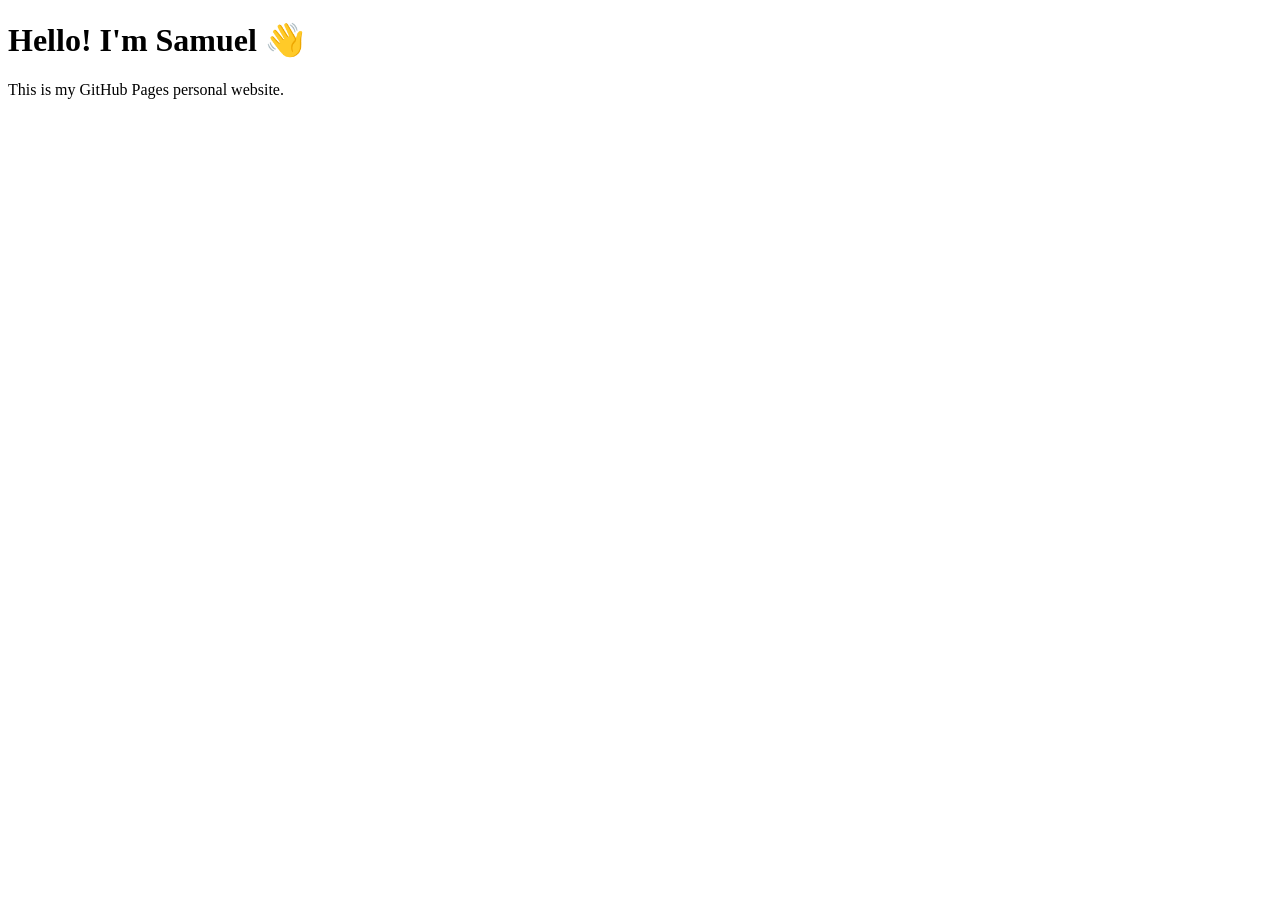
==== index.html @ 1460717d "Create index.html" ====
<!DOCTYPE html>
<html>
<head>
  <meta charset="UTF-8">
  <title>Welcome to My Site</title>
</head>
<body>
  <h1>Hello! I'm Samuel 👋</h1>
  <p>This is my GitHub Pages personal website.</p>
</body>
</html>
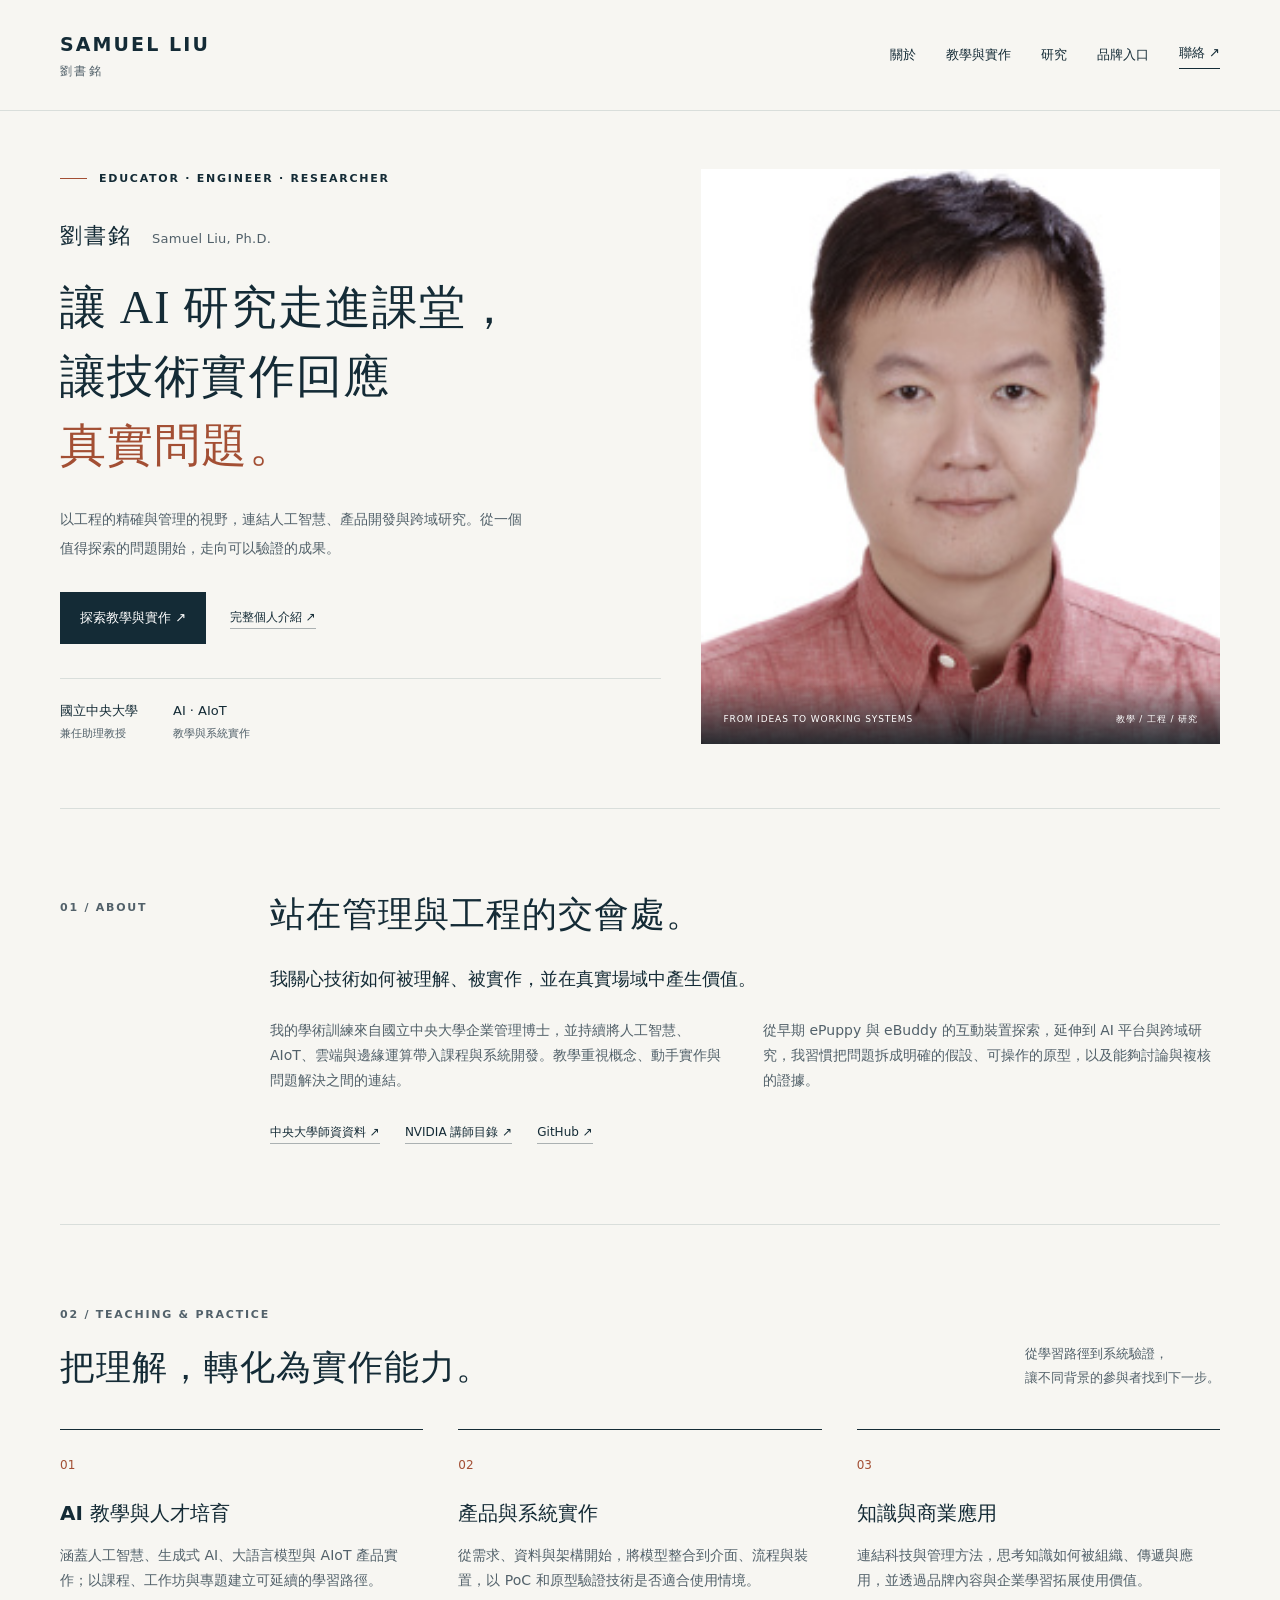
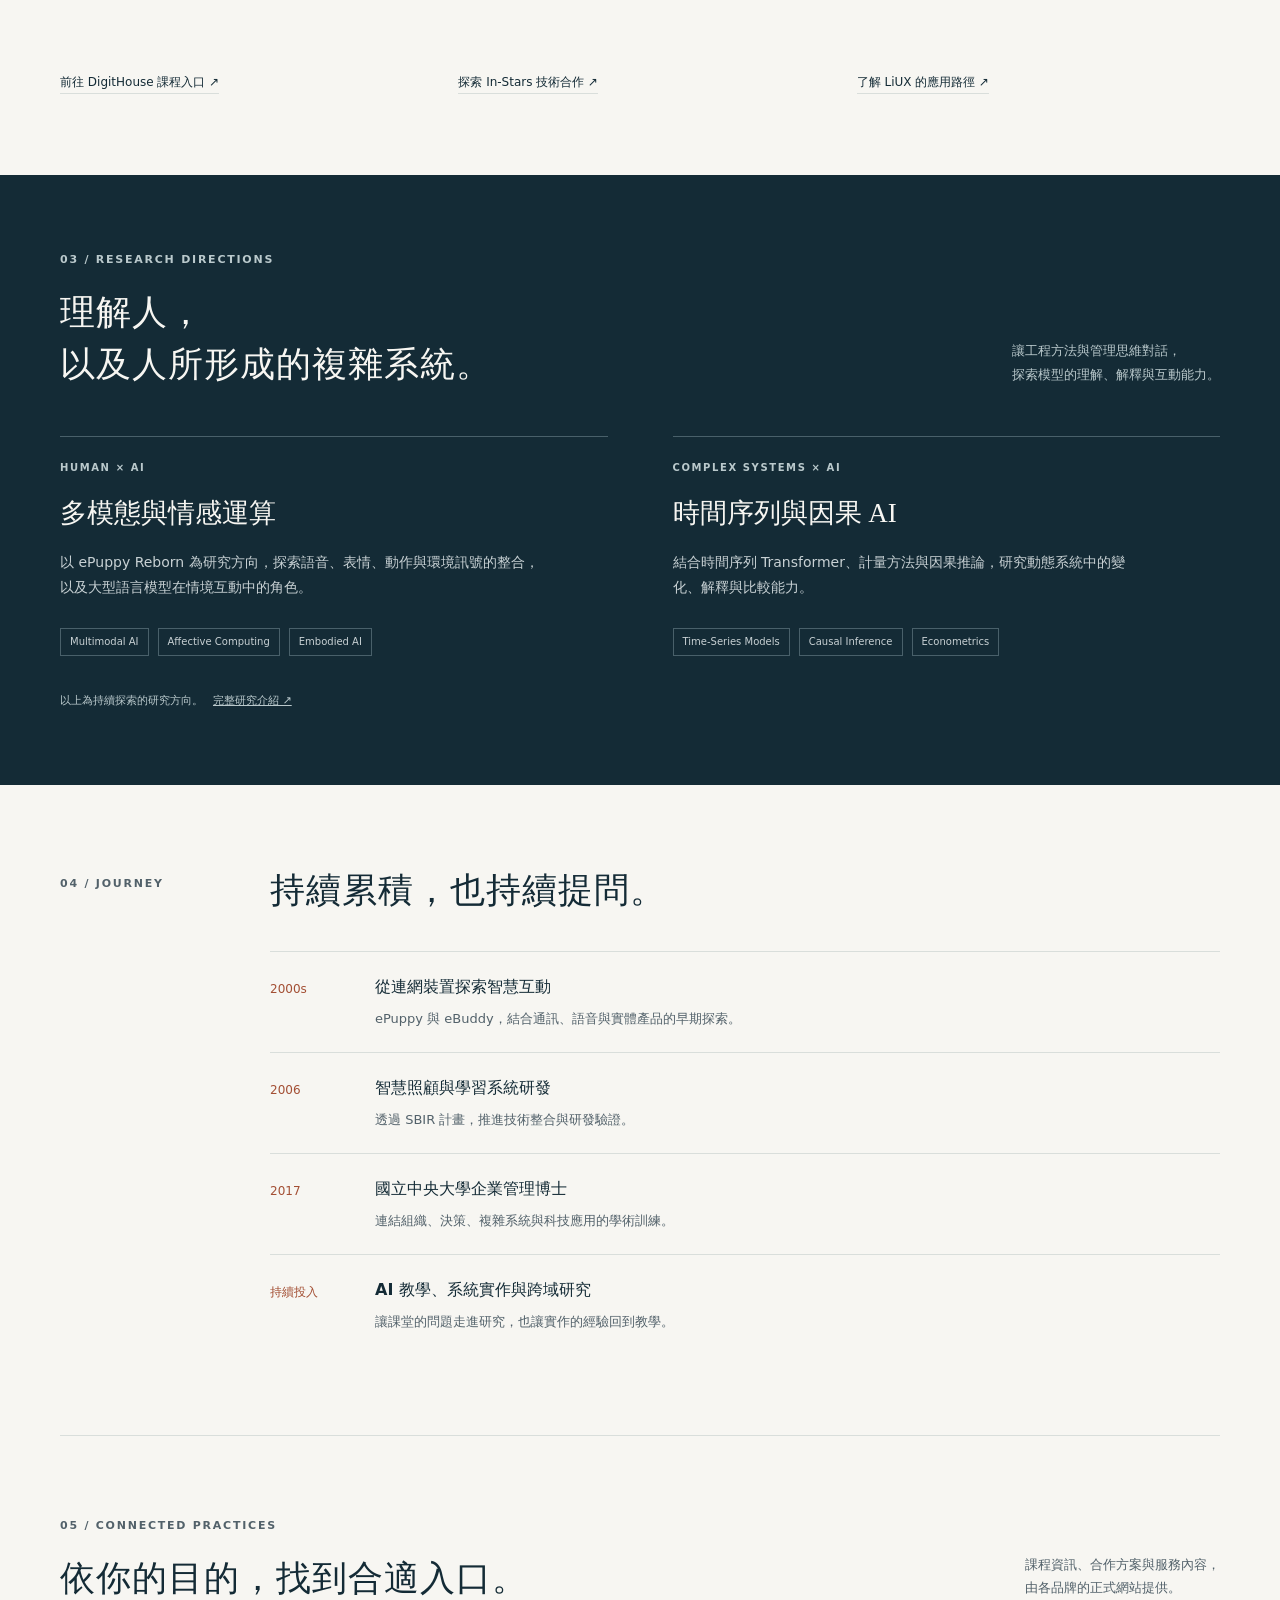
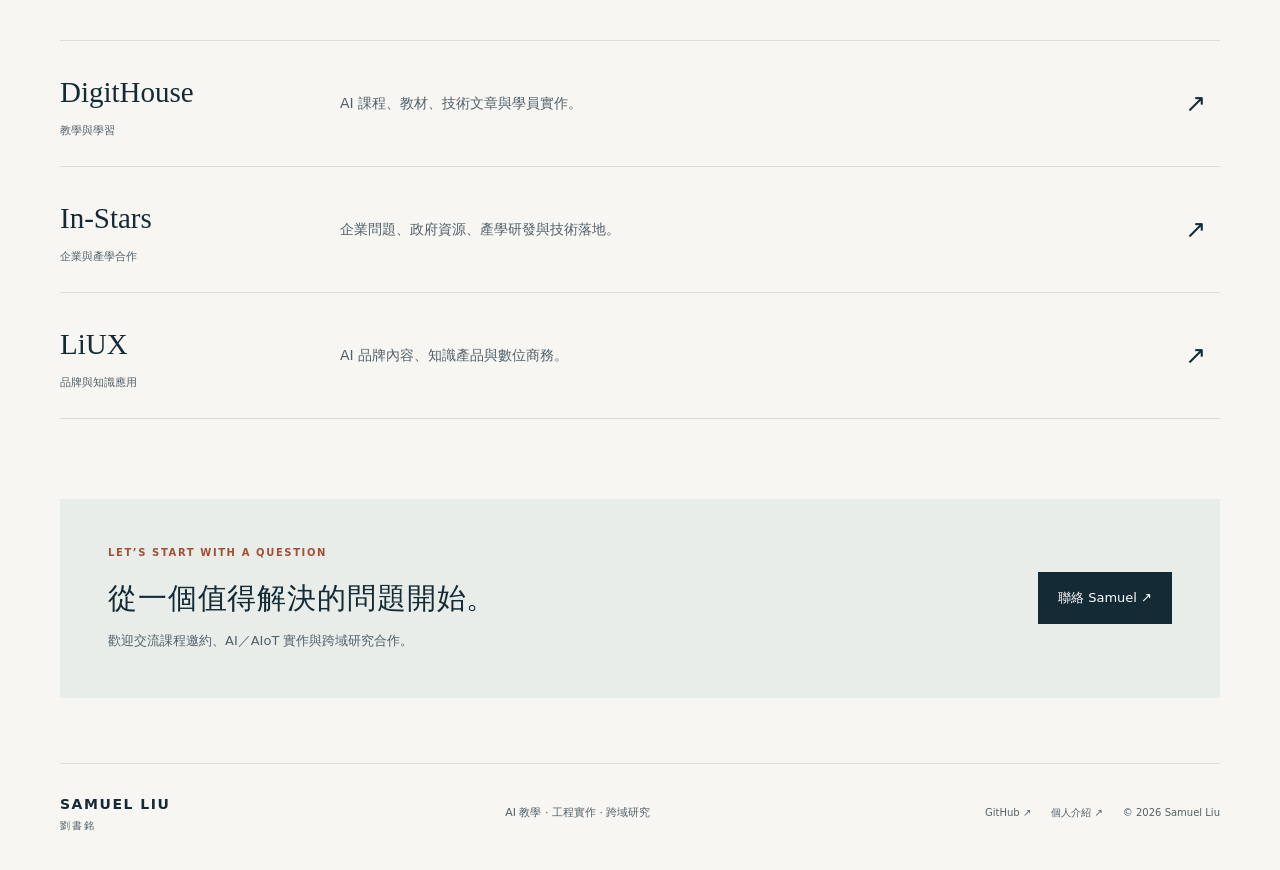
==== commit 3481b13c: "Build professional Samuel Liu personal website" ====
--- a/index.html
+++ b/index.html
@@ -1,11 +1,11 @@
-<!DOCTYPE html>
-<html>
-<head>
-  <meta charset="UTF-8">
-  <title>Welcome to My Site</title>
-</head>
-<body>
-  <h1>Hello! I'm Samuel 👋</h1>
-  <p>This is my GitHub Pages personal website.</p>
-</body>
-</html>
+<!doctype html>
+<html lang="zh-Hant"><head><meta charset="utf-8"><meta name="viewport" content="width=device-width,initial-scale=1"><meta name="theme-color" content="#142b36"><title>劉書銘 Samuel Liu｜AI 教學・工程實作・跨域研究</title><meta name="description" content="劉書銘 Samuel Liu，國立中央大學兼任助理教授。連結 AI、AIoT 教學、工程實作、多模態與因果 AI 研究。"><link rel="canonical" href="https://samuel-ncu.github.io/"><meta property="og:title" content="劉書銘 Samuel Liu｜AI 教學・工程實作・跨域研究"><meta property="og:description" content="以工程的精確與管理的視野，讓研究與實作相互推進。"><meta property="og:image" content="https://samuel-ncu.github.io/assets/samuel-liu.jpg"><meta property="og:url" content="https://samuel-ncu.github.io/"><meta property="og:type" content="profile"><link rel="icon" href="assets/favicon.svg" type="image/svg+xml"><link rel="stylesheet" href="assets/style.css"></head>
+<body><a class="skip" href="#main">跳至主要內容</a><header><a class="wordmark" href="#">SAMUEL LIU<small>劉書銘</small></a><nav aria-label="主要導覽"><a href="#about">關於</a><a href="#practice">教學與實作</a><a href="#research">研究</a><a href="#ecosystem">品牌入口</a><a href="#contact">聯絡 ↗</a></nav></header>
+<main id="main"><section class="hero"><div><p class="eyebrow">EDUCATOR · ENGINEER · RESEARCHER</p><p class="name">劉書銘 <span>Samuel Liu, Ph.D.</span></p><h1>讓 AI 研究走進課堂，<br>讓技術實作回應<br><em>真實問題。</em></h1><p class="intro">以工程的精確與管理的視野，連結人工智慧、產品開發與跨域研究。從一個值得探索的問題開始，走向可以驗證的成果。</p><div class="actions"><a class="button" href="#practice">探索教學與實作 ↗</a><a class="text-link" href="https://digithouse.net/samuel-liu?locale=zh-TW">完整個人介紹 ↗</a></div><div class="credentials"><span>國立中央大學<small>兼任助理教授</small></span><span>AI · AIoT<small>教學與系統實作</small></span></div></div><figure><img src="assets/samuel-liu.jpg" alt="劉書銘 Samuel Liu 個人肖像" width="800" height="1000" fetchpriority="high"><figcaption>FROM IDEAS TO WORKING SYSTEMS<span>教學 / 工程 / 研究</span></figcaption></figure></section>
+<section id="about" class="section split"><p class="eyebrow">01 / ABOUT</p><div><h2>站在管理與工程的交會處。</h2><p class="lead">我關心技術如何被理解、被實作，並在真實場域中產生價值。</p><div class="columns"><p>我的學術訓練來自國立中央大學企業管理博士，並持續將人工智慧、AIoT、雲端與邊緣運算帶入課程與系統開發。教學重視概念、動手實作與問題解決之間的連結。</p><p>從早期 ePuppy 與 eBuddy 的互動裝置探索，延伸到 AI 平台與跨域研究，我習慣把問題拆成明確的假設、可操作的原型，以及能夠討論與複核的證據。</p></div><div class="references"><a href="https://ba.mgt.ncu.edu.tw/faculty2_txt.php?id=1139">中央大學師資資料 ↗</a><a href="https://www.nvidia.com/en-us/training/instructor-directory/bio/?instructorId=003Vv00000TAU91IAH">NVIDIA 講師目錄 ↗</a><a href="https://github.com/Samuel-ncu">GitHub ↗</a></div></div></section>
+<section id="practice" class="section"><div class="section-heading"><div><p class="eyebrow">02 / TEACHING & PRACTICE</p><h2>把理解，轉化為實作能力。</h2></div><p>從學習路徑到系統驗證，<br>讓不同背景的參與者找到下一步。</p></div><div class="practice-grid"><article><span class="number">01</span><h3>AI 教學與人才培育</h3><p>涵蓋人工智慧、生成式 AI、大語言模型與 AIoT 產品實作；以課程、工作坊與專題建立可延續的學習路徑。</p><a href="https://digithouse.net">前往 DigitHouse 課程入口 ↗</a></article><article><span class="number">02</span><h3>產品與系統實作</h3><p>從需求、資料與架構開始，將模型整合到介面、流程與裝置，以 PoC 和原型驗證技術是否適合使用情境。</p><a href="https://in-stars.com">探索 In-Stars 技術合作 ↗</a></article><article><span class="number">03</span><h3>知識與商業應用</h3><p>連結科技與管理方法，思考知識如何被組織、傳遞與應用，並透過品牌內容與企業學習拓展使用價值。</p><a href="https://liux.com.tw">了解 LiUX 的應用路徑 ↗</a></article></div></section>
+<section id="research" class="research"><div class="inner"><div class="section-heading"><div><p class="eyebrow">03 / RESEARCH DIRECTIONS</p><h2>理解人，<br>以及人所形成的複雜系統。</h2></div><p>讓工程方法與管理思維對話，<br>探索模型的理解、解釋與互動能力。</p></div><div class="research-grid"><article><p class="eyebrow">HUMAN × AI</p><h3>多模態與情感運算</h3><p>以 ePuppy Reborn 為研究方向，探索語音、表情、動作與環境訊號的整合，以及大型語言模型在情境互動中的角色。</p><div class="tags"><span>Multimodal AI</span><span>Affective Computing</span><span>Embodied AI</span></div></article><article><p class="eyebrow">COMPLEX SYSTEMS × AI</p><h3>時間序列與因果 AI</h3><p>結合時間序列 Transformer、計量方法與因果推論，研究動態系統中的變化、解釋與比較能力。</p><div class="tags"><span>Time-Series Models</span><span>Causal Inference</span><span>Econometrics</span></div></article></div><p class="note">以上為持續探索的研究方向。<a href="https://digithouse.net/samuel-liu?locale=zh-TW">完整研究介紹 ↗</a></p></div></section>
+<section class="section split journey"><p class="eyebrow">04 / JOURNEY</p><div><h2>持續累積，也持續提問。</h2><ol class="timeline"><li><span>2000s</span><div><h3>從連網裝置探索智慧互動</h3><p>ePuppy 與 eBuddy，結合通訊、語音與實體產品的早期探索。</p></div></li><li><span>2006</span><div><h3>智慧照顧與學習系統研發</h3><p>透過 SBIR 計畫，推進技術整合與研發驗證。</p></div></li><li><span>2017</span><div><h3>國立中央大學企業管理博士</h3><p>連結組織、決策、複雜系統與科技應用的學術訓練。</p></div></li><li><span>持續投入</span><div><h3>AI 教學、系統實作與跨域研究</h3><p>讓課堂的問題走進研究，也讓實作的經驗回到教學。</p></div></li></ol></div></section>
+<section id="ecosystem" class="section"><div class="section-heading"><div><p class="eyebrow">05 / CONNECTED PRACTICES</p><h2>依你的目的，找到合適入口。</h2></div><p>課程資訊、合作方案與服務內容，<br>由各品牌的正式網站提供。</p></div><div class="brands"><a href="https://digithouse.net"><span class="brand">DigitHouse<small>教學與學習</small></span><span>AI 課程、教材、技術文章與學員實作。</span><b>↗</b></a><a href="https://in-stars.com"><span class="brand">In-Stars<small>企業與產學合作</small></span><span>企業問題、政府資源、產學研發與技術落地。</span><b>↗</b></a><a href="https://liux.com.tw"><span class="brand">LiUX<small>品牌與知識應用</small></span><span>AI 品牌內容、知識產品與數位商務。</span><b>↗</b></a></div></section>
+<section id="contact" class="contact"><div><p class="eyebrow">LET’S START WITH A QUESTION</p><h2>從一個值得解決的問題開始。</h2><p>歡迎交流課程邀約、AI／AIoT 實作與跨域研究合作。</p></div><a class="button" href="mailto:samuel-tw@outlook.com">聯絡 Samuel ↗</a></section>
+</main><footer><a class="wordmark" href="#">SAMUEL LIU<small>劉書銘</small></a><p>AI 教學 · 工程實作 · 跨域研究</p><div><a href="https://github.com/Samuel-ncu">GitHub ↗</a><a href="https://digithouse.net/samuel-liu?locale=zh-TW">個人介紹 ↗</a><span>© 2026 Samuel Liu</span></div></footer></body></html>
--- a/assets/style.css
+++ b/assets/style.css
@@ -0,0 +1,10 @@
+@charset "UTF-8";
+:root{--ink:#142b36;--muted:#52616a;--paper:#f7f6f2;--accent:#a34f34;--line:#d9dedb;--serif:Georgia,"Noto Serif TC","PMingLiU",serif}*{box-sizing:border-box}html{scroll-behavior:smooth;scroll-padding-top:30px}body{margin:0;background:var(--paper);color:var(--ink);font-family:system-ui,-apple-system,"Microsoft JhengHei",sans-serif;line-height:1.8;-webkit-font-smoothing:antialiased}a{color:inherit;text-decoration:none}a:hover{color:var(--accent)}a:focus-visible{outline:3px solid var(--accent);outline-offset:5px}.skip{position:absolute;top:-80px;left:20px;background:white;padding:10px;z-index:10}.skip:focus{top:10px}header{max-width:1360px;margin:auto;padding:27px 60px;display:flex;align-items:center;justify-content:space-between;border-bottom:1px solid var(--line)}.wordmark{font-size:19px;letter-spacing:.11em;font-weight:700;white-space:nowrap}.wordmark small{font-size:12px;letter-spacing:.2em;display:block;font-weight:400;color:var(--muted)}nav{display:flex;align-items:center;gap:30px;font-size:13px}nav a:last-child{border-bottom:1px solid var(--ink);padding-bottom:3px}.hero{max-width:1360px;margin:auto;display:grid;grid-template-columns:1.16fr 1fr;padding:58px 60px 64px;gap:62px;align-items:center}.eyebrow{font-size:11px;letter-spacing:.16em;font-weight:650;margin:0 0 27px}.hero .eyebrow:before{content:"";display:inline-block;width:27px;height:1px;background:var(--accent);vertical-align:middle;margin-right:12px}.name{font-size:22px;letter-spacing:.08em;margin:0 0 18px}.name span{font-size:13px;letter-spacing:.02em;margin-left:12px;color:var(--muted)}h1{font-family:var(--serif);font-size:clamp(33px,3.6vw,50px);font-weight:500;line-height:1.5;letter-spacing:.025em;margin:0 0 24px}h1 em{font-style:normal;color:var(--accent)}.intro{max-width:470px;font-size:14px;color:var(--muted);line-height:2.1}.actions{display:flex;align-items:center;gap:24px;margin:29px 0 34px}.button{background:var(--ink);color:white;font-size:13px;padding:13px 19px;display:inline-block;border:1px solid var(--ink);transition:background .2s}.button:hover{background:var(--accent);color:white;border-color:var(--accent)}.text-link{font-size:12px;border-bottom:1px solid #abb1b2}.credentials{display:flex;gap:35px;border-top:1px solid var(--line);padding-top:20px;font-size:13px}.credentials small{display:block;font-size:11px;color:var(--muted);margin-top:2px}figure{margin:0;position:relative;background:#e1e3df;align-self:stretch;min-height:530px;overflow:hidden}figure img{width:100%;height:100%;position:absolute;inset:0;object-fit:cover;object-position:center 25%;filter:saturate(.75)}figcaption{position:absolute;bottom:0;left:0;right:0;padding:30px 22px 17px;background:linear-gradient(transparent,rgba(10,28,34,.8));color:white;font-size:9px;letter-spacing:.1em;display:flex;justify-content:space-between;gap:12px}.section{max-width:1240px;margin:auto;padding:80px 0;border-top:1px solid var(--line)}.split{display:grid;grid-template-columns:220px 1fr;gap:40px}.split>.eyebrow{color:var(--muted);padding-top:9px}h2{font-size:clamp(25px,2.7vw,36px);font-family:var(--serif);line-height:1.5;font-weight:500;letter-spacing:.03em;margin:0 0 22px}.lead{font-size:18px;margin:0 0 23px}.columns{display:grid;grid-template-columns:1fr 1fr;gap:36px;font-size:14px;color:var(--muted)}.columns p{margin:0}.references{display:flex;flex-wrap:wrap;gap:25px;margin-top:28px;font-size:12px}.references a{border-bottom:1px solid #abb1b2}.section-heading{display:flex;justify-content:space-between;gap:40px;align-items:end;margin-bottom:35px}.section-heading .eyebrow{margin-bottom:17px;color:var(--muted)}.section-heading h2{margin:0}.section-heading>p{font-size:13px;color:var(--muted);margin:0 0 5px}.practice-grid{display:grid;grid-template-columns:repeat(3,1fr);gap:35px}.practice-grid article{border-top:1px solid var(--ink);padding-top:20px}.number{font-size:12px;color:var(--accent)}h3{font-size:20px;font-weight:550;line-height:1.6;margin:18px 0 12px}.practice-grid p{font-size:14px;color:var(--muted);min-height:100px}.practice-grid a{font-size:12px;display:inline-block;margin-top:15px;border-bottom:1px solid var(--line)}.research{background:var(--ink);color:var(--paper);padding:75px 60px}.inner{max-width:1240px;margin:auto}.research .eyebrow,.research .section-heading>p{color:#bac9cc}.research-grid{display:grid;grid-template-columns:1fr 1fr;gap:65px;margin-top:45px}.research-grid article{border-top:1px solid #49606a;padding-top:22px}.research-grid .eyebrow{font-size:10px;margin-bottom:15px}.research-grid h3{font-family:var(--serif);font-size:27px;font-weight:400;margin:15px 0}.research-grid article>p:not(.eyebrow){font-size:14px;color:#c8d1d4;max-width:480px}.tags{display:flex;flex-wrap:wrap;gap:9px;margin-top:27px}.tags span{font-size:10px;padding:4px 9px;border:1px solid #49606a;color:#c8d1d4}.note{font-size:11px;color:#bac9cc;margin:35px 0 0}.note a{margin-left:10px;text-decoration:underline}.journey{border-top:0}.timeline{list-style:none;padding:0;margin:34px 0 0}.timeline li{display:grid;grid-template-columns:105px 1fr;border-top:1px solid var(--line);padding:22px 0}.timeline li>span{font-size:12px;color:var(--accent);padding-top:5px}.timeline h3{font-size:16px;margin:0 0 7px}.timeline p{font-size:13px;color:var(--muted);margin:0}.brands>a{display:grid;grid-template-columns:250px 1fr 35px;align-items:center;gap:30px;border-top:1px solid var(--line);padding:25px 0;transition:padding .2s}.brands>a:last-child{border-bottom:1px solid var(--line)}.brands>a:hover{padding-left:10px}.brand{font-family:Georgia,serif;font-size:29px}.brand small{display:block;font-family:system-ui,"Microsoft JhengHei",sans-serif;font-size:11px;color:var(--muted);margin-top:3px}.brands>a>span:nth-child(2){font-size:14px;color:var(--muted)}.brands b{font-size:25px;font-weight:400}.contact{max-width:1240px;margin:0 auto 65px;background:#e8ede9;padding:45px 48px;display:flex;justify-content:space-between;gap:30px;align-items:center}.contact .eyebrow{margin-bottom:15px;color:var(--accent);font-size:10px}.contact h2{font-size:29px;margin:0 0 9px}.contact p:not(.eyebrow){font-size:13px;margin:0;color:var(--muted)}.contact .button{white-space:nowrap}footer{max-width:1240px;margin:auto;padding:28px 0 35px;border-top:1px solid var(--line);display:flex;align-items:center;justify-content:space-between;gap:30px}footer .wordmark{font-size:14px}footer .wordmark small{font-size:10px}footer>p{font-size:11px;color:var(--muted)}footer>div{display:flex;gap:20px;font-size:10px;color:var(--muted)}
+@media(min-width:1600px){.hero{padding-top:70px;padding-bottom:75px}figure{min-height:600px}}
+@media(max-width:1360px){.section,.contact,footer{margin-left:60px;margin-right:60px}.hero{gap:40px}.split{grid-template-columns:170px 1fr}}
+@media(max-width:1000px){header{padding:22px 30px}nav{gap:18px}.hero{padding:45px 30px;gap:30px;grid-template-columns:1.1fr 1fr}h1{font-size:34px}.name span{display:block;margin:3px 0 0}figure{min-height:510px}.actions{align-items:start;gap:16px;flex-direction:column}.section,.contact,footer{margin-left:30px;margin-right:30px}.section{padding:60px 0}.split{grid-template-columns:130px 1fr;gap:25px}.columns{gap:25px}.research{padding:60px 30px}.research-grid{gap:35px}.brands>a{grid-template-columns:190px 1fr 30px}.contact{padding:35px 28px}.contact h2{font-size:25px}footer{flex-wrap:wrap}}
+@media(max-width:680px){header{padding:18px 22px}.wordmark{font-size:16px}.wordmark small{font-size:10px}nav{gap:17px;font-size:12px}nav a:nth-child(-n+3){display:none}.hero{padding:35px 22px 40px;grid-template-columns:1fr;gap:30px}.eyebrow{font-size:9px;letter-spacing:.1em;margin-bottom:20px}.name{font-size:20px}.name span{display:inline;margin-left:9px;font-size:11px}h1{font-size:36px;line-height:1.45;margin-bottom:20px}.intro{font-size:14px}.actions{flex-direction:row;align-items:center;gap:19px;margin:25px 0}.button{font-size:12px;padding:12px 15px}.text-link{font-size:11px}.credentials{gap:28px;font-size:12px}figure{min-height:420px;max-height:520px;aspect-ratio:1/1.05}figure img{object-position:center 22%}.section,.contact,footer{margin-left:22px;margin-right:22px}.section{padding:42px 0}.split{grid-template-columns:1fr;gap:20px}h2{font-size:28px}.lead{font-size:17px}.columns{grid-template-columns:1fr;gap:17px}.references{gap:20px;font-size:11px}.section-heading{display:block;margin-bottom:28px}.section-heading>p{margin-top:18px;font-size:12px}.practice-grid{grid-template-columns:1fr;gap:30px}.practice-grid article{padding-top:15px}.practice-grid h3{margin:10px 0}.practice-grid p{min-height:0;margin:0}.practice-grid a{margin-top:13px}.research{padding:43px 22px}.research-grid{grid-template-columns:1fr;gap:30px;margin-top:30px}.research-grid h3{font-size:25px}.tags{margin-top:20px}.note{line-height:2}.timeline{margin-top:25px}.timeline li{grid-template-columns:75px 1fr;gap:10px}.timeline h3{font-size:15px}.brands>a{grid-template-columns:1fr 30px;gap:12px;padding:22px 0}.brand{font-size:27px}.brands>a>span:nth-child(2){grid-column:1;font-size:12px}.brands b{grid-column:2;grid-row:1/3}.contact{display:block;padding:30px 24px;margin-bottom:40px}.contact h2{font-size:26px}.contact .button{margin-top:23px}.contact .eyebrow{font-size:9px}footer{padding:25px 0;display:block}footer>p{margin:15px 0}footer>div{flex-wrap:wrap;gap:18px}}
+@media(prefers-reduced-motion:reduce){html{scroll-behavior:auto}*{transition:none!important}}
+figure{min-width:0;width:100%}figcaption{flex-wrap:wrap}
+
+@media(max-width:680px){h1{font-size:30px}h2{font-size:26px}}
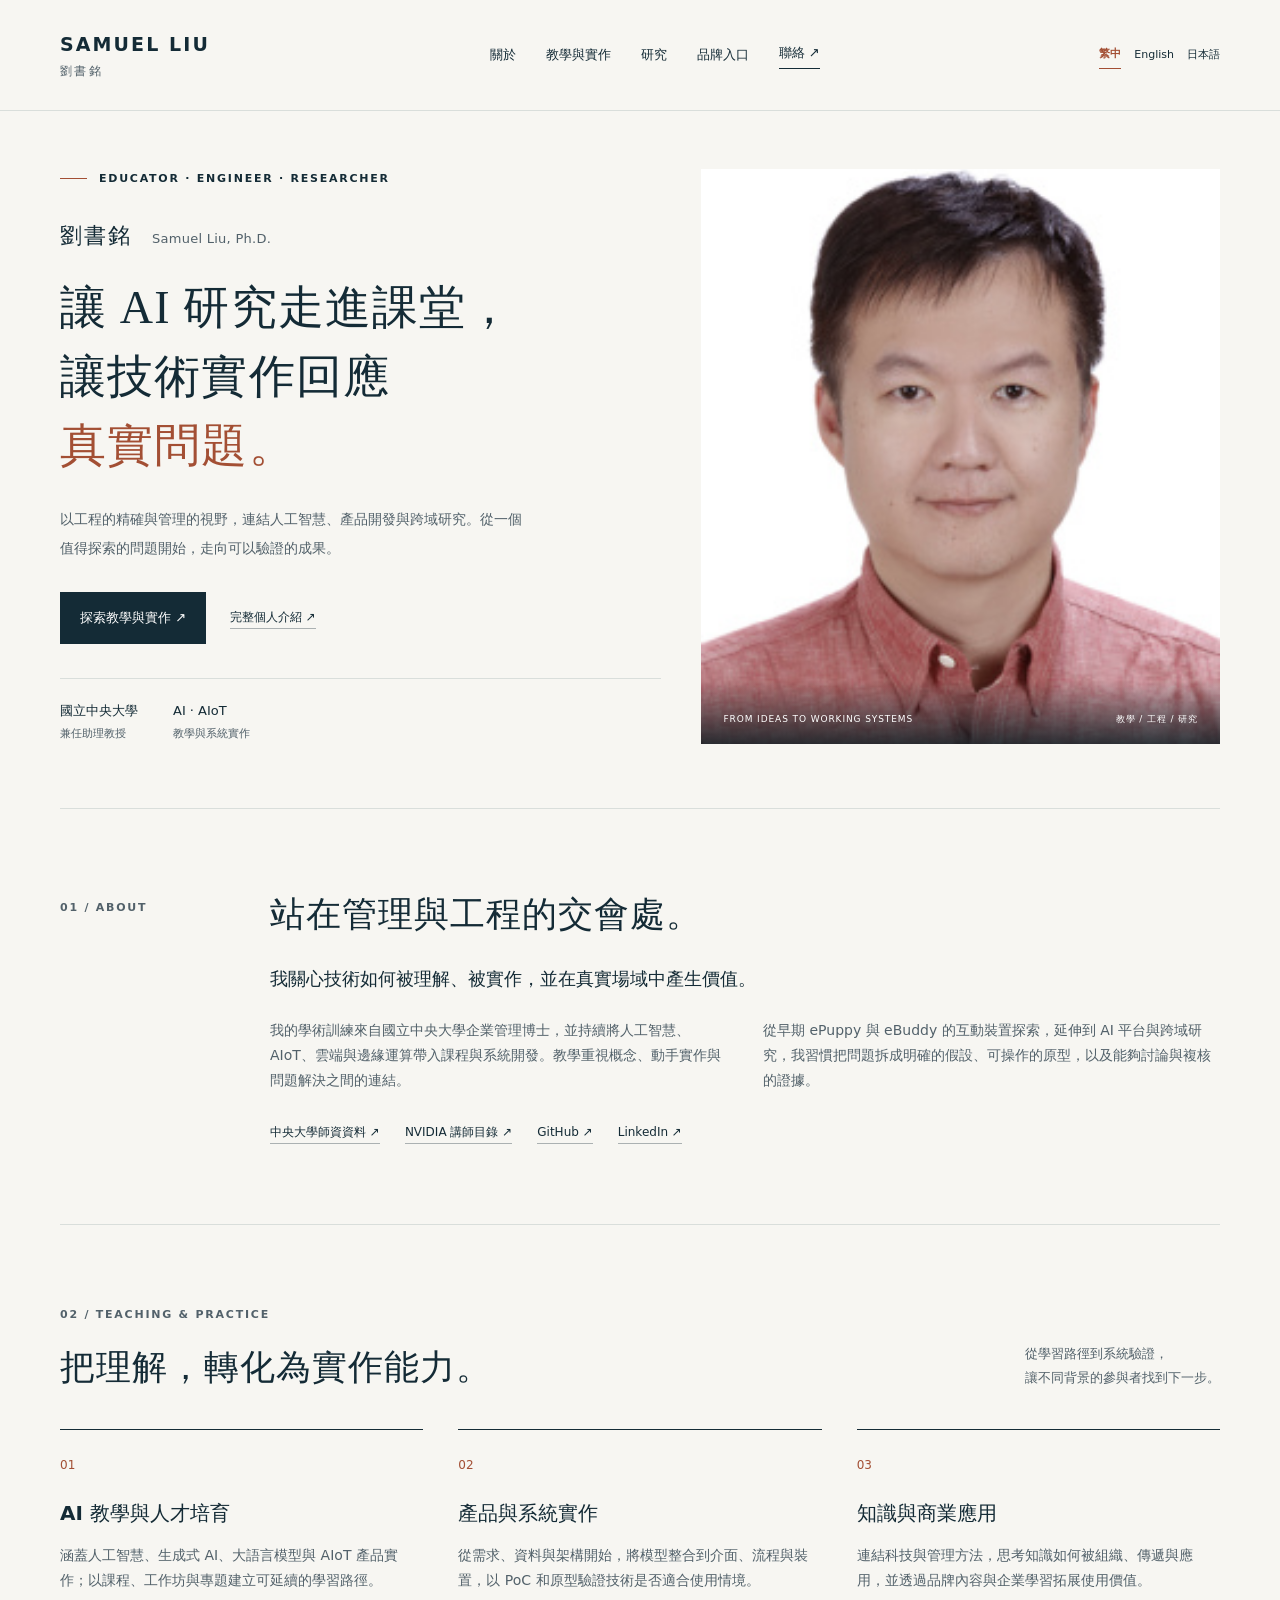
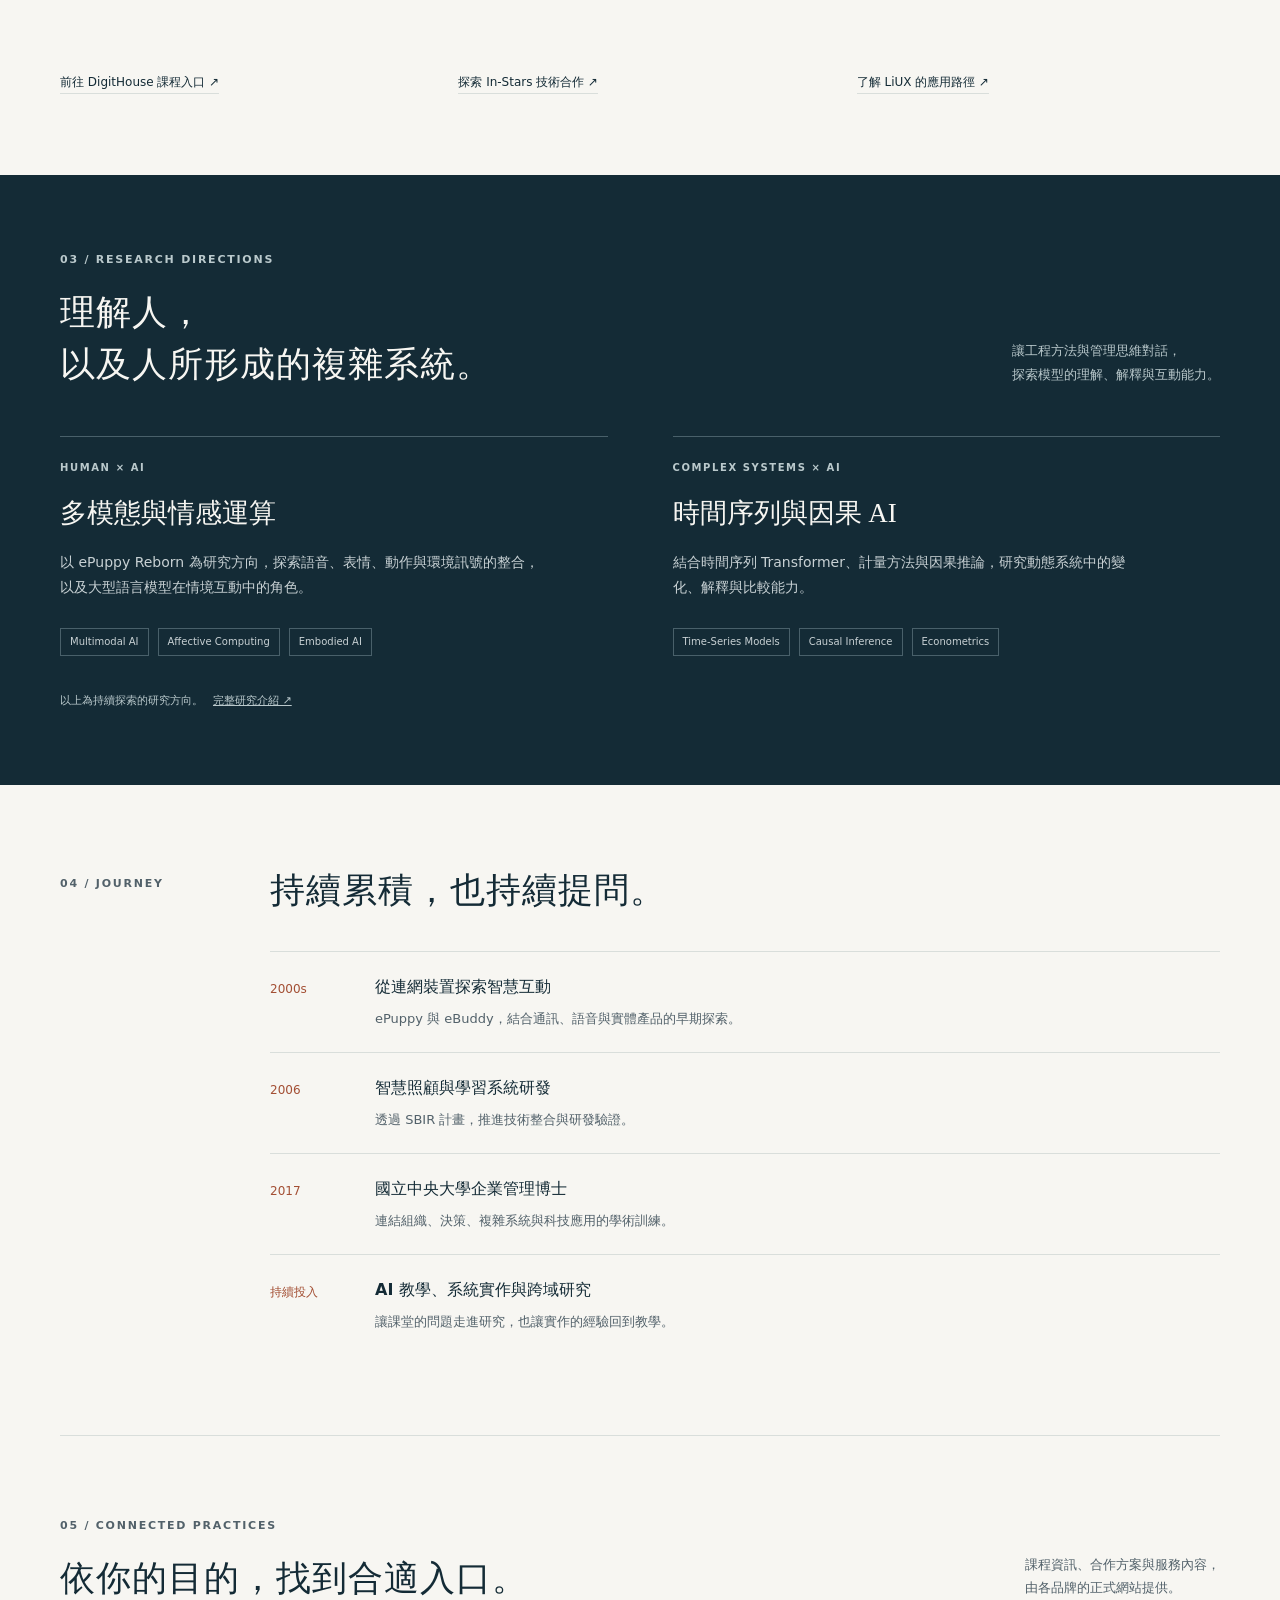
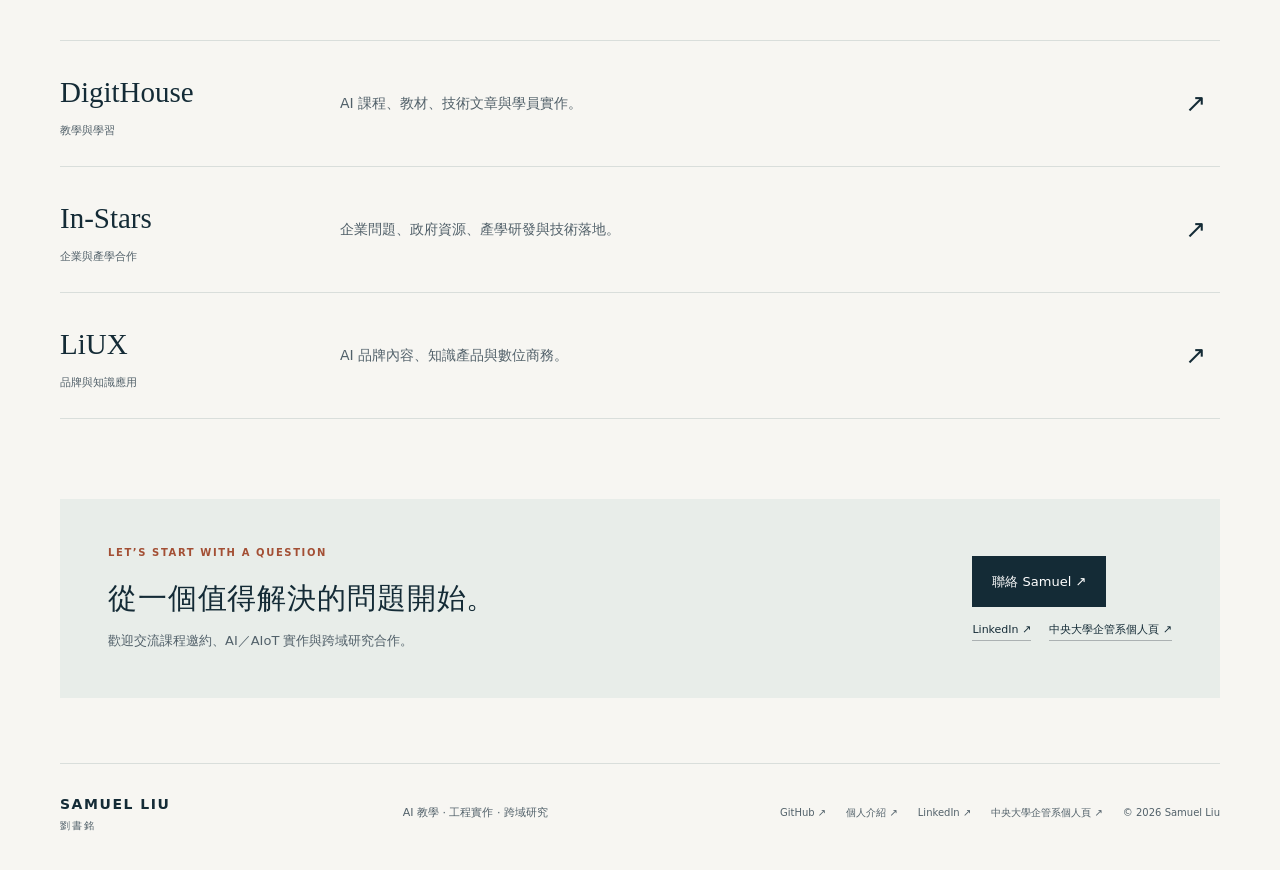
==== commit 088f5747: "Add English and Japanese pages and professional profile links" ====
--- a/index.html
+++ b/index.html
@@ -1,11 +1,11 @@
 <!doctype html>
-<html lang="zh-Hant"><head><meta charset="utf-8"><meta name="viewport" content="width=device-width,initial-scale=1"><meta name="theme-color" content="#142b36"><title>劉書銘 Samuel Liu｜AI 教學・工程實作・跨域研究</title><meta name="description" content="劉書銘 Samuel Liu，國立中央大學兼任助理教授。連結 AI、AIoT 教學、工程實作、多模態與因果 AI 研究。"><link rel="canonical" href="https://samuel-ncu.github.io/"><meta property="og:title" content="劉書銘 Samuel Liu｜AI 教學・工程實作・跨域研究"><meta property="og:description" content="以工程的精確與管理的視野，讓研究與實作相互推進。"><meta property="og:image" content="https://samuel-ncu.github.io/assets/samuel-liu.jpg"><meta property="og:url" content="https://samuel-ncu.github.io/"><meta property="og:type" content="profile"><link rel="icon" href="assets/favicon.svg" type="image/svg+xml"><link rel="stylesheet" href="assets/style.css"></head>
-<body><a class="skip" href="#main">跳至主要內容</a><header><a class="wordmark" href="#">SAMUEL LIU<small>劉書銘</small></a><nav aria-label="主要導覽"><a href="#about">關於</a><a href="#practice">教學與實作</a><a href="#research">研究</a><a href="#ecosystem">品牌入口</a><a href="#contact">聯絡 ↗</a></nav></header>
+<html lang="zh-Hant"><head><meta charset="utf-8"><meta name="viewport" content="width=device-width,initial-scale=1"><meta name="theme-color" content="#142b36"><title>劉書銘 Samuel Liu｜AI 教學・工程實作・跨域研究</title><meta name="description" content="劉書銘 Samuel Liu，國立中央大學兼任助理教授。連結 AI、AIoT 教學、工程實作、多模態與因果 AI 研究。"><link rel="canonical" href="https://samuel-ncu.github.io/"><meta property="og:title" content="劉書銘 Samuel Liu｜AI 教學・工程實作・跨域研究"><meta property="og:description" content="以工程的精確與管理的視野，讓研究與實作相互推進。"><meta property="og:image" content="https://samuel-ncu.github.io/assets/samuel-liu.jpg"><meta property="og:url" content="https://samuel-ncu.github.io/"><meta property="og:type" content="profile"><link rel="icon" href="assets/favicon.svg" type="image/svg+xml"><link rel="stylesheet" href="assets/style.css"><link rel="alternate" hreflang="zh-Hant" href="https://samuel-ncu.github.io/"><link rel="alternate" hreflang="en" href="https://samuel-ncu.github.io/en/"><link rel="alternate" hreflang="ja" href="https://samuel-ncu.github.io/ja/"><link rel="alternate" hreflang="x-default" href="https://samuel-ncu.github.io/"></head>
+<body><a class="skip" href="#main">跳至主要內容</a><header><a class="wordmark" href="#">SAMUEL LIU<small>劉書銘</small></a><nav aria-label="主要導覽"><a href="#about">關於</a><a href="#practice">教學與實作</a><a href="#research">研究</a><a href="#ecosystem">品牌入口</a><a href="#contact">聯絡 ↗</a></nav><div class="language-switch" role="navigation" aria-label="Language / 語言 / 言語"><a href="/" lang="zh-Hant" hreflang="zh-Hant" aria-current="page">繁中</a><a href="/en/" lang="en" hreflang="en">English</a><a href="/ja/" lang="ja" hreflang="ja">日本語</a></div></header>
 <main id="main"><section class="hero"><div><p class="eyebrow">EDUCATOR · ENGINEER · RESEARCHER</p><p class="name">劉書銘 <span>Samuel Liu, Ph.D.</span></p><h1>讓 AI 研究走進課堂，<br>讓技術實作回應<br><em>真實問題。</em></h1><p class="intro">以工程的精確與管理的視野，連結人工智慧、產品開發與跨域研究。從一個值得探索的問題開始，走向可以驗證的成果。</p><div class="actions"><a class="button" href="#practice">探索教學與實作 ↗</a><a class="text-link" href="https://digithouse.net/samuel-liu?locale=zh-TW">完整個人介紹 ↗</a></div><div class="credentials"><span>國立中央大學<small>兼任助理教授</small></span><span>AI · AIoT<small>教學與系統實作</small></span></div></div><figure><img src="assets/samuel-liu.jpg" alt="劉書銘 Samuel Liu 個人肖像" width="800" height="1000" fetchpriority="high"><figcaption>FROM IDEAS TO WORKING SYSTEMS<span>教學 / 工程 / 研究</span></figcaption></figure></section>
-<section id="about" class="section split"><p class="eyebrow">01 / ABOUT</p><div><h2>站在管理與工程的交會處。</h2><p class="lead">我關心技術如何被理解、被實作，並在真實場域中產生價值。</p><div class="columns"><p>我的學術訓練來自國立中央大學企業管理博士，並持續將人工智慧、AIoT、雲端與邊緣運算帶入課程與系統開發。教學重視概念、動手實作與問題解決之間的連結。</p><p>從早期 ePuppy 與 eBuddy 的互動裝置探索，延伸到 AI 平台與跨域研究，我習慣把問題拆成明確的假設、可操作的原型，以及能夠討論與複核的證據。</p></div><div class="references"><a href="https://ba.mgt.ncu.edu.tw/faculty2_txt.php?id=1139">中央大學師資資料 ↗</a><a href="https://www.nvidia.com/en-us/training/instructor-directory/bio/?instructorId=003Vv00000TAU91IAH">NVIDIA 講師目錄 ↗</a><a href="https://github.com/Samuel-ncu">GitHub ↗</a></div></div></section>
+<section id="about" class="section split"><p class="eyebrow">01 / ABOUT</p><div><h2>站在管理與工程的交會處。</h2><p class="lead">我關心技術如何被理解、被實作，並在真實場域中產生價值。</p><div class="columns"><p>我的學術訓練來自國立中央大學企業管理博士，並持續將人工智慧、AIoT、雲端與邊緣運算帶入課程與系統開發。教學重視概念、動手實作與問題解決之間的連結。</p><p>從早期 ePuppy 與 eBuddy 的互動裝置探索，延伸到 AI 平台與跨域研究，我習慣把問題拆成明確的假設、可操作的原型，以及能夠討論與複核的證據。</p></div><div class="references"><a href="https://ba.mgt.ncu.edu.tw/faculty2_txt.php?id=1139">中央大學師資資料 ↗</a><a href="https://www.nvidia.com/en-us/training/instructor-directory/bio/?instructorId=003Vv00000TAU91IAH">NVIDIA 講師目錄 ↗</a><a href="https://github.com/Samuel-ncu">GitHub ↗</a><a href="https://www.linkedin.com/in/samuel0911259889/">LinkedIn ↗</a></div></div></section>
 <section id="practice" class="section"><div class="section-heading"><div><p class="eyebrow">02 / TEACHING & PRACTICE</p><h2>把理解，轉化為實作能力。</h2></div><p>從學習路徑到系統驗證，<br>讓不同背景的參與者找到下一步。</p></div><div class="practice-grid"><article><span class="number">01</span><h3>AI 教學與人才培育</h3><p>涵蓋人工智慧、生成式 AI、大語言模型與 AIoT 產品實作；以課程、工作坊與專題建立可延續的學習路徑。</p><a href="https://digithouse.net">前往 DigitHouse 課程入口 ↗</a></article><article><span class="number">02</span><h3>產品與系統實作</h3><p>從需求、資料與架構開始，將模型整合到介面、流程與裝置，以 PoC 和原型驗證技術是否適合使用情境。</p><a href="https://in-stars.com">探索 In-Stars 技術合作 ↗</a></article><article><span class="number">03</span><h3>知識與商業應用</h3><p>連結科技與管理方法，思考知識如何被組織、傳遞與應用，並透過品牌內容與企業學習拓展使用價值。</p><a href="https://liux.com.tw">了解 LiUX 的應用路徑 ↗</a></article></div></section>
 <section id="research" class="research"><div class="inner"><div class="section-heading"><div><p class="eyebrow">03 / RESEARCH DIRECTIONS</p><h2>理解人，<br>以及人所形成的複雜系統。</h2></div><p>讓工程方法與管理思維對話，<br>探索模型的理解、解釋與互動能力。</p></div><div class="research-grid"><article><p class="eyebrow">HUMAN × AI</p><h3>多模態與情感運算</h3><p>以 ePuppy Reborn 為研究方向，探索語音、表情、動作與環境訊號的整合，以及大型語言模型在情境互動中的角色。</p><div class="tags"><span>Multimodal AI</span><span>Affective Computing</span><span>Embodied AI</span></div></article><article><p class="eyebrow">COMPLEX SYSTEMS × AI</p><h3>時間序列與因果 AI</h3><p>結合時間序列 Transformer、計量方法與因果推論，研究動態系統中的變化、解釋與比較能力。</p><div class="tags"><span>Time-Series Models</span><span>Causal Inference</span><span>Econometrics</span></div></article></div><p class="note">以上為持續探索的研究方向。<a href="https://digithouse.net/samuel-liu?locale=zh-TW">完整研究介紹 ↗</a></p></div></section>
 <section class="section split journey"><p class="eyebrow">04 / JOURNEY</p><div><h2>持續累積，也持續提問。</h2><ol class="timeline"><li><span>2000s</span><div><h3>從連網裝置探索智慧互動</h3><p>ePuppy 與 eBuddy，結合通訊、語音與實體產品的早期探索。</p></div></li><li><span>2006</span><div><h3>智慧照顧與學習系統研發</h3><p>透過 SBIR 計畫，推進技術整合與研發驗證。</p></div></li><li><span>2017</span><div><h3>國立中央大學企業管理博士</h3><p>連結組織、決策、複雜系統與科技應用的學術訓練。</p></div></li><li><span>持續投入</span><div><h3>AI 教學、系統實作與跨域研究</h3><p>讓課堂的問題走進研究，也讓實作的經驗回到教學。</p></div></li></ol></div></section>
 <section id="ecosystem" class="section"><div class="section-heading"><div><p class="eyebrow">05 / CONNECTED PRACTICES</p><h2>依你的目的，找到合適入口。</h2></div><p>課程資訊、合作方案與服務內容，<br>由各品牌的正式網站提供。</p></div><div class="brands"><a href="https://digithouse.net"><span class="brand">DigitHouse<small>教學與學習</small></span><span>AI 課程、教材、技術文章與學員實作。</span><b>↗</b></a><a href="https://in-stars.com"><span class="brand">In-Stars<small>企業與產學合作</small></span><span>企業問題、政府資源、產學研發與技術落地。</span><b>↗</b></a><a href="https://liux.com.tw"><span class="brand">LiUX<small>品牌與知識應用</small></span><span>AI 品牌內容、知識產品與數位商務。</span><b>↗</b></a></div></section>
-<section id="contact" class="contact"><div><p class="eyebrow">LET’S START WITH A QUESTION</p><h2>從一個值得解決的問題開始。</h2><p>歡迎交流課程邀約、AI／AIoT 實作與跨域研究合作。</p></div><a class="button" href="mailto:samuel-tw@outlook.com">聯絡 Samuel ↗</a></section>
-</main><footer><a class="wordmark" href="#">SAMUEL LIU<small>劉書銘</small></a><p>AI 教學 · 工程實作 · 跨域研究</p><div><a href="https://github.com/Samuel-ncu">GitHub ↗</a><a href="https://digithouse.net/samuel-liu?locale=zh-TW">個人介紹 ↗</a><span>© 2026 Samuel Liu</span></div></footer></body></html>
+<section id="contact" class="contact"><div><p class="eyebrow">LET’S START WITH A QUESTION</p><h2>從一個值得解決的問題開始。</h2><p>歡迎交流課程邀約、AI／AIoT 實作與跨域研究合作。</p></div><div class="contact-links"><a class="button" href="mailto:samuel-tw@outlook.com">聯絡 Samuel ↗</a><div class="contact-profiles"><a href="https://www.linkedin.com/in/samuel0911259889/">LinkedIn ↗</a><a href="https://ba.mgt.ncu.edu.tw/faculty2_txt.php?id=1139">中央大學企管系個人頁 ↗</a></div></div></section>
+</main><footer><a class="wordmark" href="#">SAMUEL LIU<small>劉書銘</small></a><p>AI 教學 · 工程實作 · 跨域研究</p><div><a href="https://github.com/Samuel-ncu">GitHub ↗</a><a href="https://digithouse.net/samuel-liu?locale=zh-TW">個人介紹 ↗</a><a href="https://www.linkedin.com/in/samuel0911259889/">LinkedIn ↗</a><a href="https://ba.mgt.ncu.edu.tw/faculty2_txt.php?id=1139">中央大學企管系個人頁 ↗</a><span>© 2026 Samuel Liu</span></div></footer></body></html>
--- a/assets/style.css
+++ b/assets/style.css
@@ -8,3 +8,7 @@
 figure{min-width:0;width:100%}figcaption{flex-wrap:wrap}
 
 @media(max-width:680px){h1{font-size:30px}h2{font-size:26px}}
+
+header{flex-wrap:wrap;gap:18px}.language-switch{display:flex;gap:13px;font-size:11px;align-items:center}.language-switch a{padding:4px 0}.language-switch a[aria-current=page]{color:var(--accent);border-bottom:1px solid var(--accent);font-weight:650}.contact-links{flex-shrink:0;max-width:320px}.contact-profiles{display:flex;flex-wrap:wrap;gap:10px 18px;margin-top:13px;font-size:11px}.contact-profiles a{border-bottom:1px solid #abb1b2}footer>div{flex-wrap:wrap;justify-content:flex-end;max-width:560px}.hero>div,.section>div,.research-grid article,.practice-grid article{min-width:0}html[lang=en] h1{font-size:clamp(32px,3.5vw,48px);line-height:1.3;letter-spacing:-.02em}html[lang=en] h2{letter-spacing:-.015em}html[lang=en] h3{line-height:1.4}.hero .actions{flex-wrap:wrap}.credentials{flex-wrap:wrap}html[lang=en] .credentials{gap:18px}html[lang=en] .credentials>span:first-child{max-width:225px}
+@media(max-width:1000px){.language-switch{flex-basis:100%;justify-content:flex-end}header{row-gap:8px}.contact{flex-wrap:wrap}.contact-links{flex-shrink:1}footer>div{justify-content:flex-start}}
+@media(max-width:680px){nav a:not(:last-child){display:none}.language-switch{margin-top:1px}header{padding-bottom:12px;justify-content:space-between}.contact-profiles{gap:10px 18px}.contact-links{max-width:100%}footer>div{justify-content:flex-start}html[lang=en] h1{font-size:32px}.timeline li{grid-template-columns:75px minmax(0,1fr)}html[lang=en] .timeline h3{overflow-wrap:anywhere}html[lang=en] .section h2{font-size:28px}html[lang=ja] h3{font-size:19px}}
